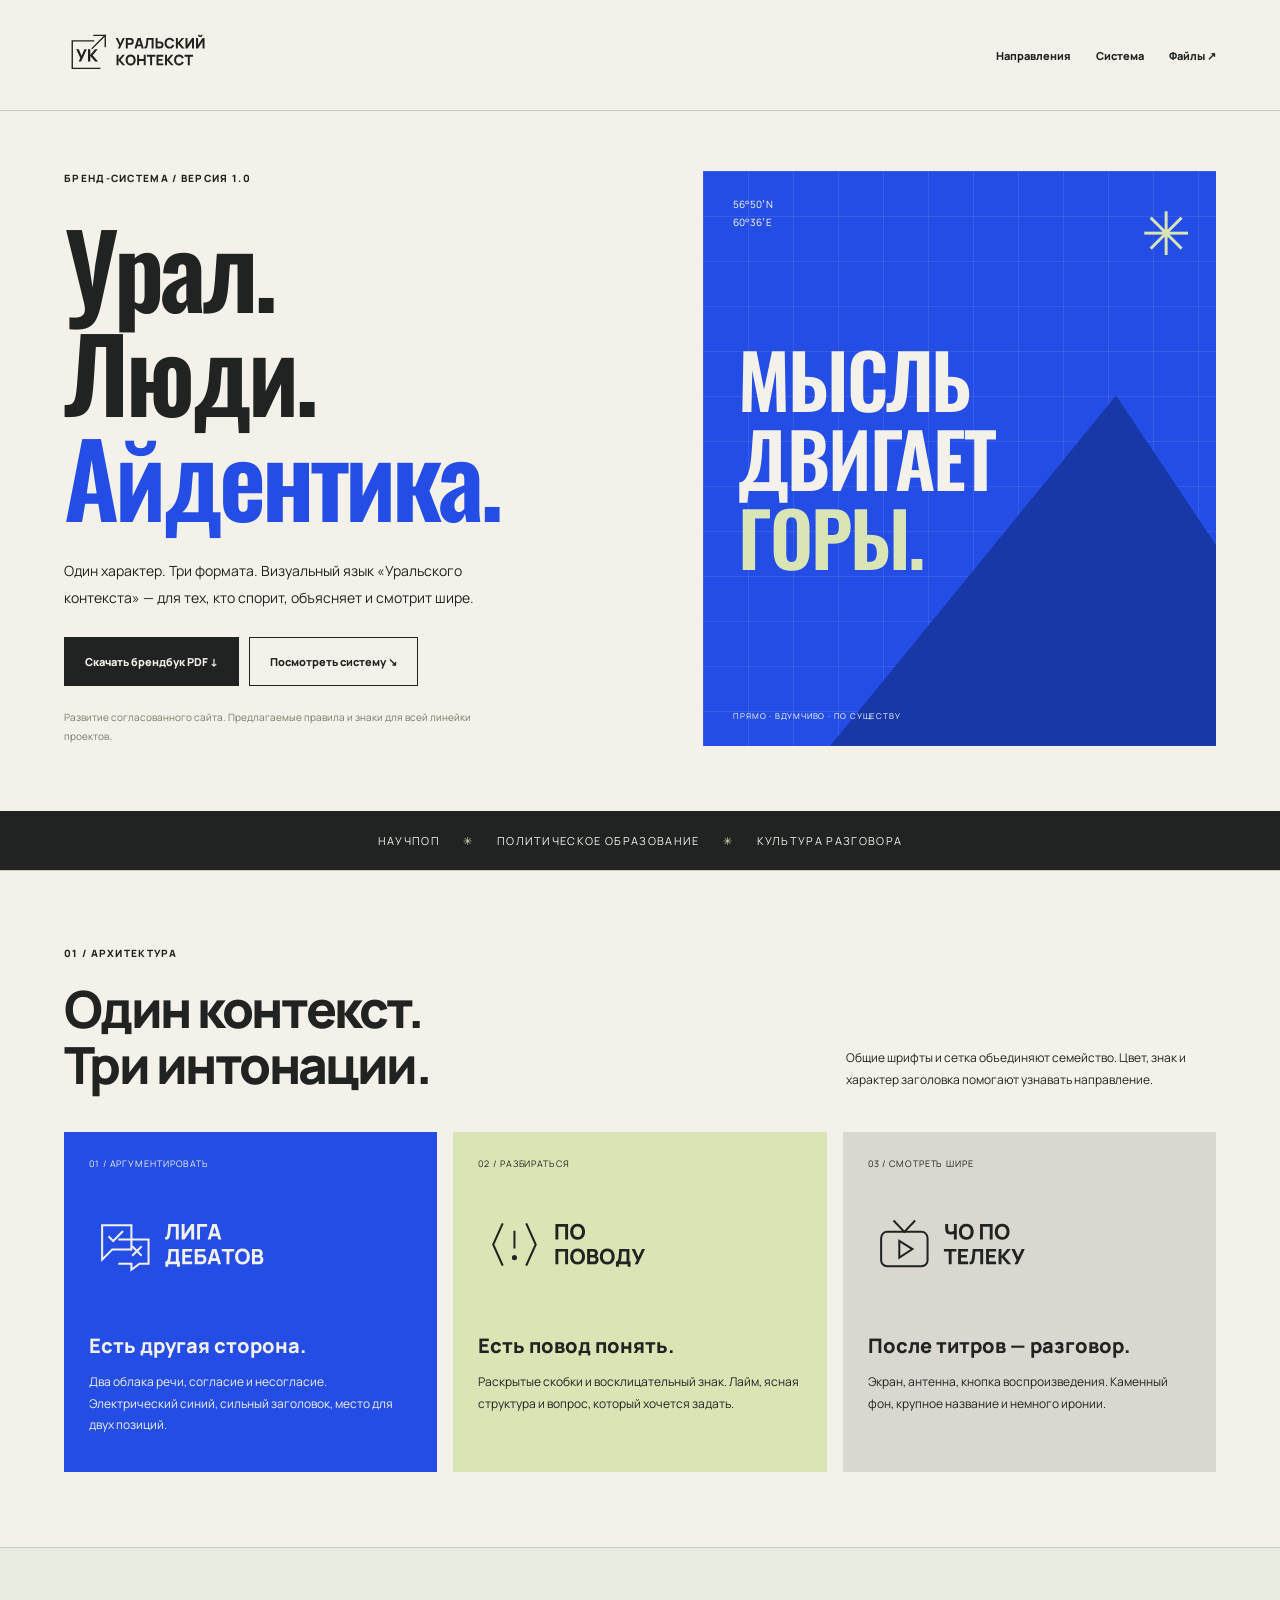
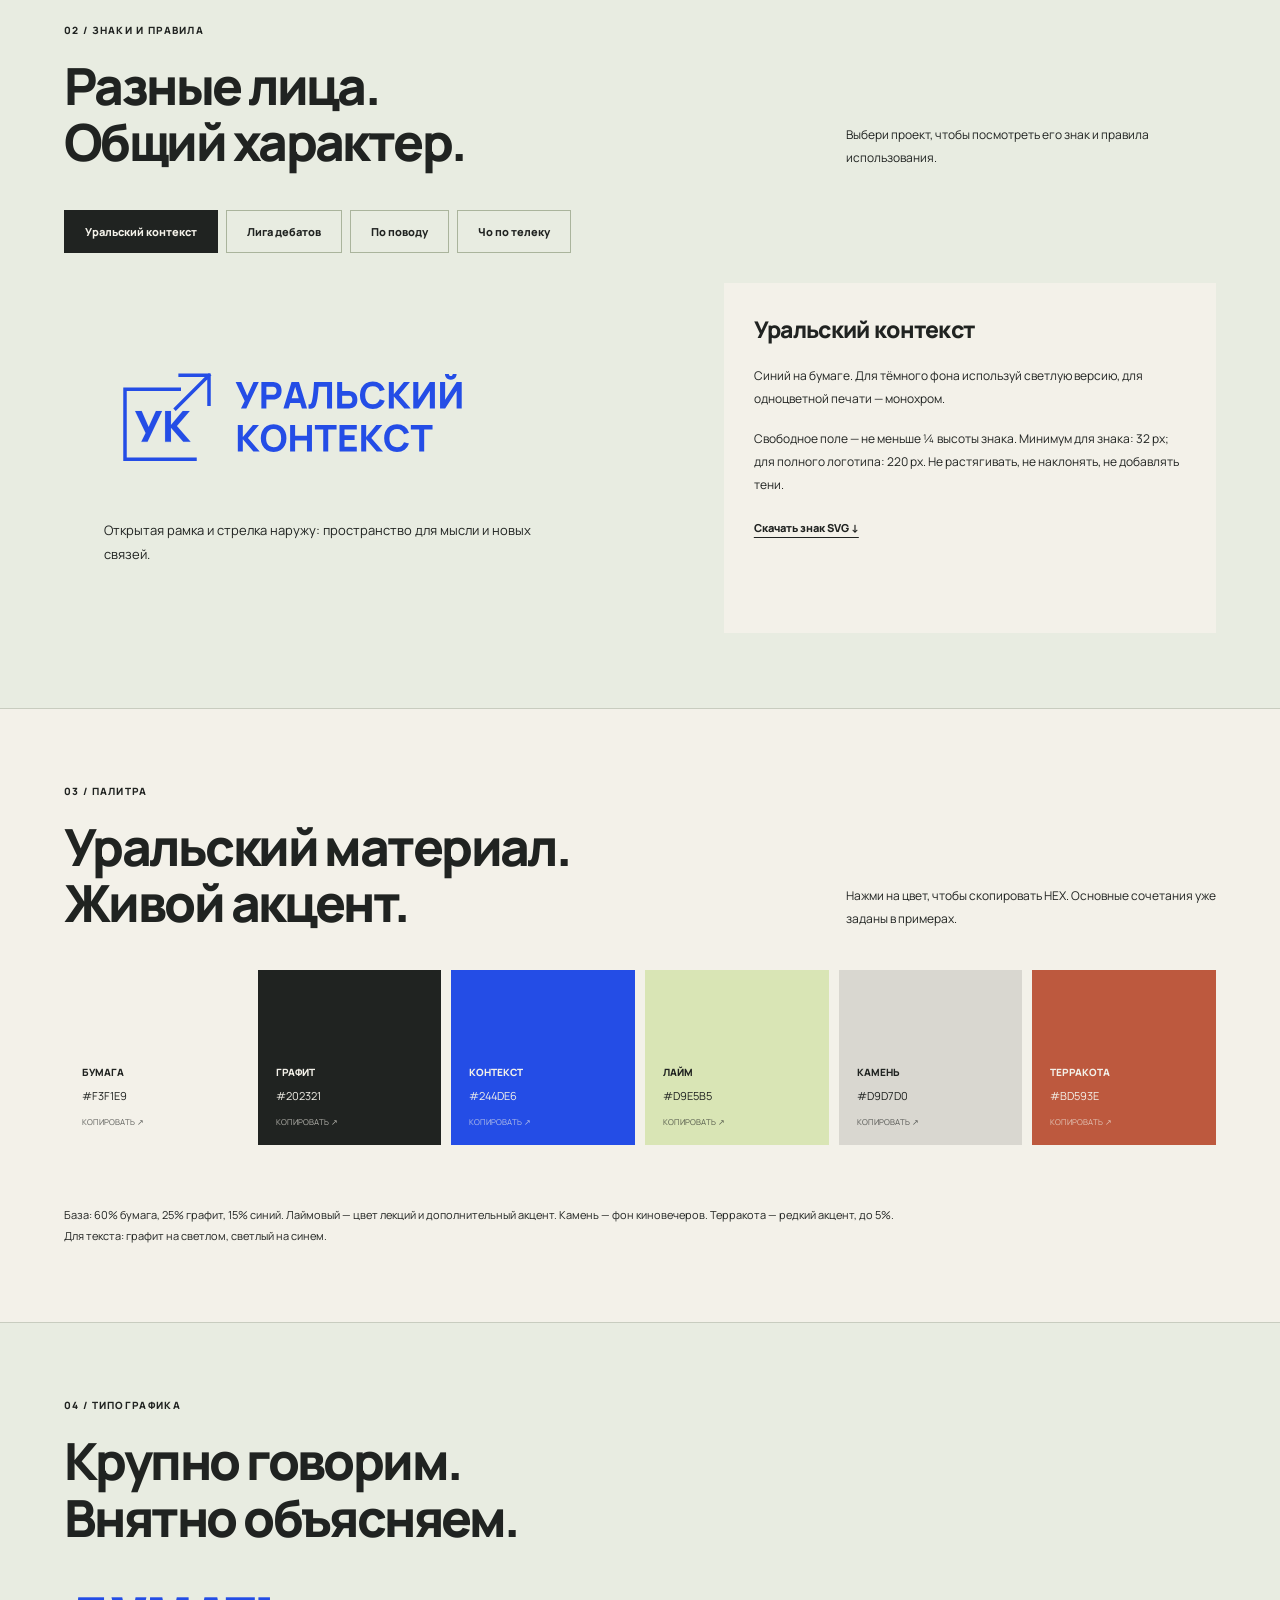
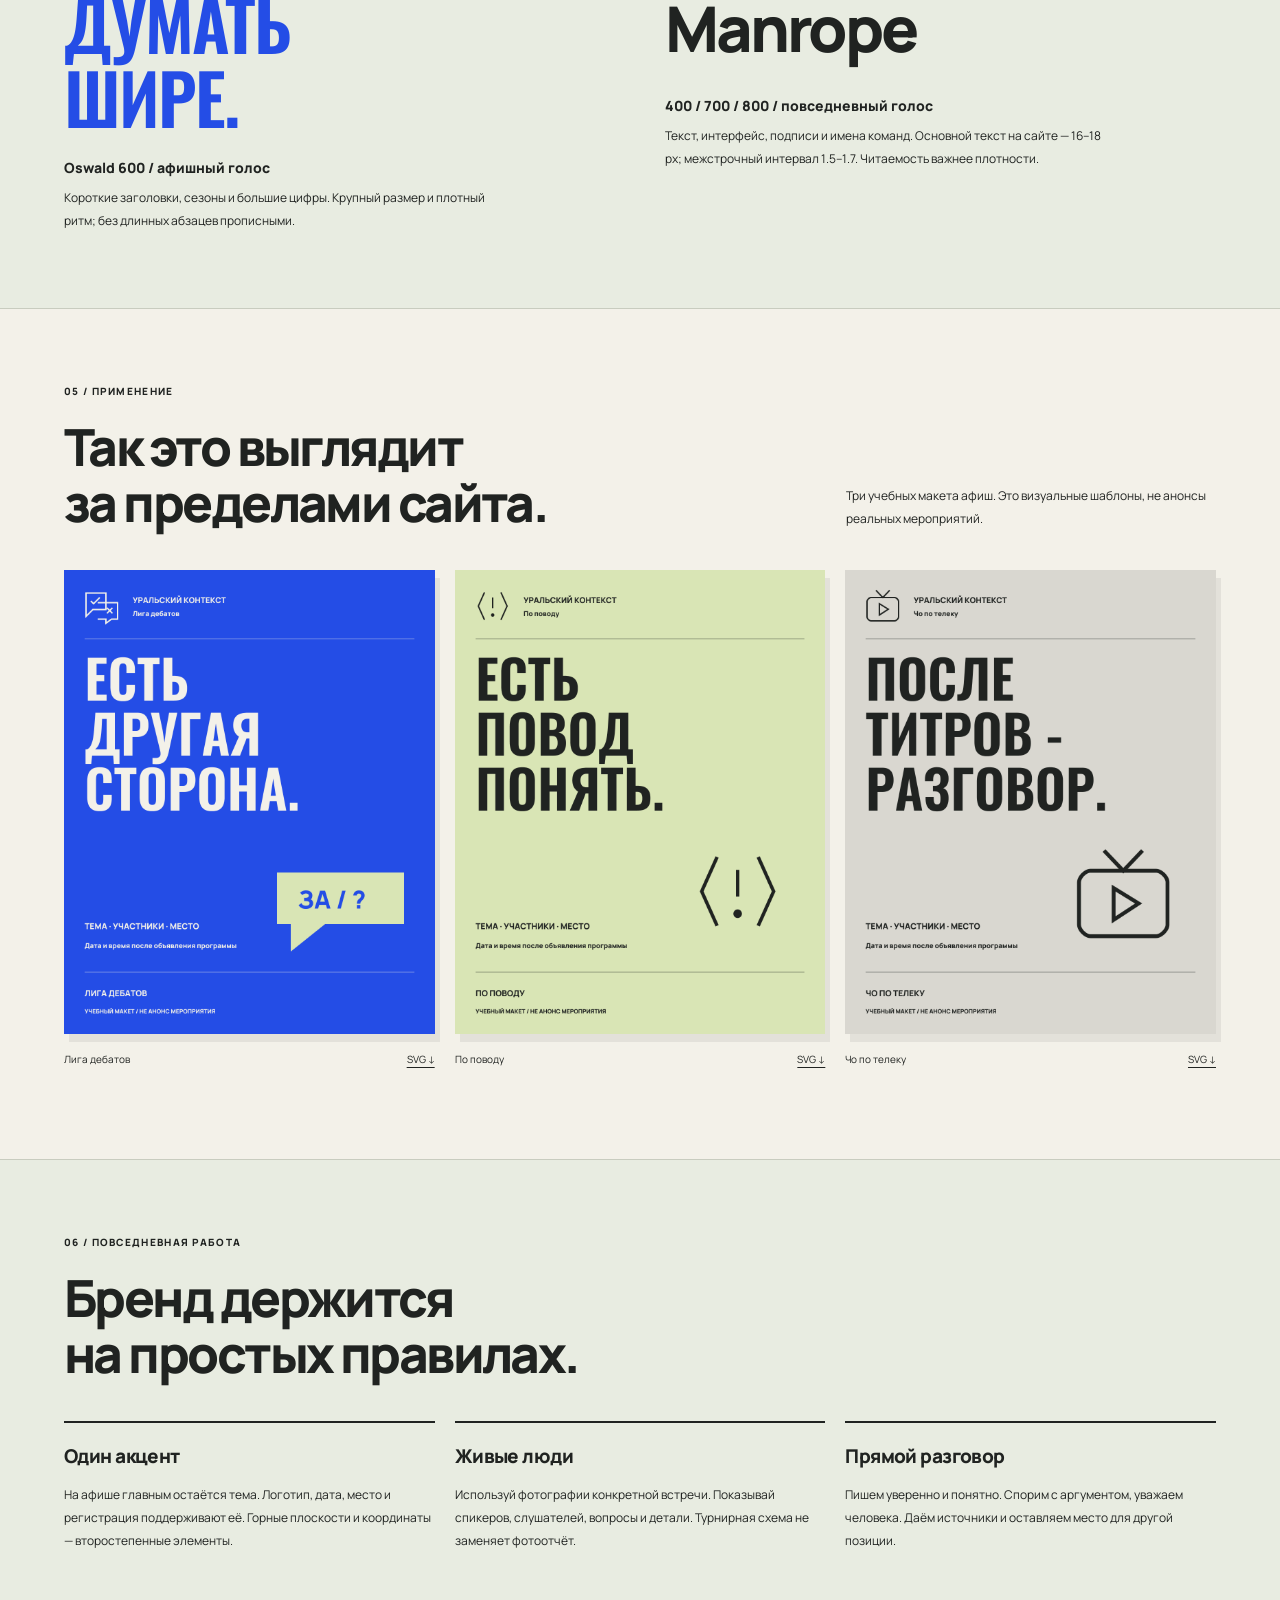
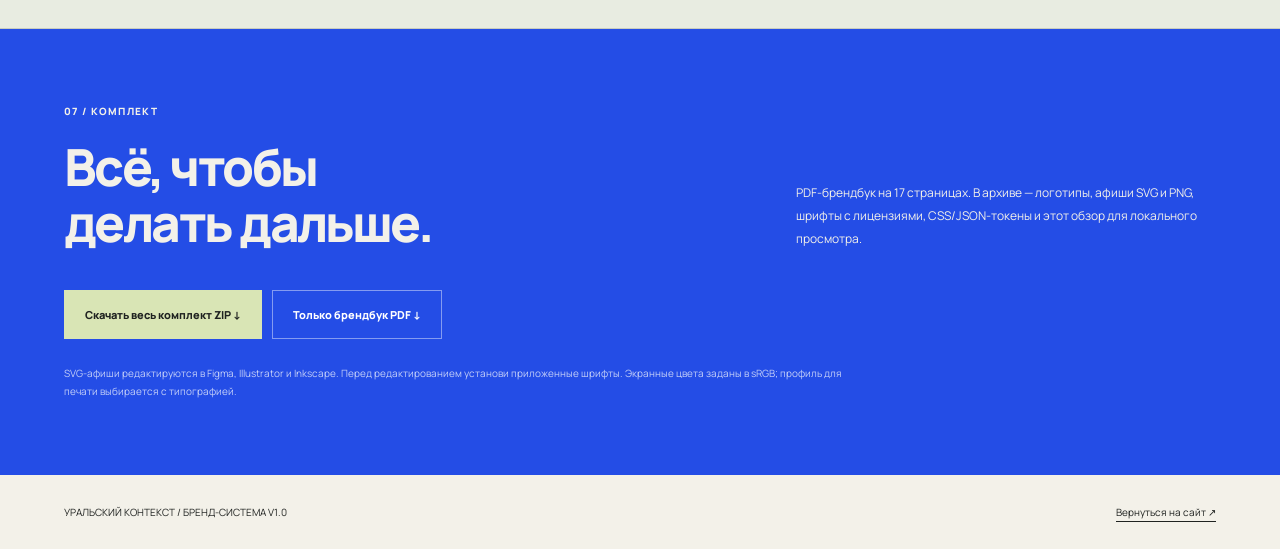
==== brand.html @ 3f6593de "Restore Ural Context website for public hosting" ====
<!doctype html><html lang="ru"><head><meta charset="utf-8"><meta name="viewport" content="width=device-width,initial-scale=1"><title>Брендбук — Уральский контекст</title><meta name="description" content="Бренд-система Уральского контекста: Лига дебатов, По поводу, Чо по телеку. Знаки, цвета, шрифты и шаблоны."><style>
@font-face{font-family:Manrope;src:url('brand-assets/fonts/Manrope-400.ttf')}@font-face{font-family:Manrope;src:url('brand-assets/fonts/Manrope-800.ttf');font-weight:800}@font-face{font-family:Oswald;src:url('brand-assets/fonts/Oswald-600.ttf');font-weight:600}
:root{--paper:#f3f1e9;--ink:#202321;--blue:#244de6;--green:#d9e5b5;--stone:#d9d7d0}*{box-sizing:border-box}html{scroll-behavior:smooth;scroll-padding-top:25px}body{margin:0;background:var(--paper);color:var(--ink);font-family:Manrope,Arial,sans-serif}a{color:inherit;text-decoration:none}button{font:inherit;cursor:pointer;color:inherit}button:focus-visible,a:focus-visible{outline:3px solid #bd593e;outline-offset:5px}h1,h2,h3,p{margin:0}header{padding:25px 5%;display:flex;justify-content:space-between;align-items:center;border-bottom:1px solid #c8ccbf;gap:20px}header img{width:220px}header nav{display:flex;gap:25px;font-size:11px;font-weight:800}.wrap{max-width:1440px;margin:auto}.hero{display:grid;grid-template-columns:1.15fr 1fr;padding:60px 5% 65px;gap:50px}.eyebrow{font-size:10px;letter-spacing:.13em;font-weight:800}.hero h1{font-family:Oswald,sans-serif;font-weight:600;font-size:clamp(70px,8vw,126px);line-height:1.02;letter-spacing:-.04em;margin:30px 0}.hero h1 span{color:var(--blue)}.hero p{font-size:14px;line-height:1.9;max-width:440px}.hero .note{font-size:10px;margin-top:22px;color:#747e69}.hero-art{background:var(--blue);position:relative;min-height:520px;overflow:hidden;display:flex;align-items:center;padding:35px}.hero-art:before{content:'';position:absolute;inset:0;background-image:linear-gradient(#ffffff16 1px,transparent 1px),linear-gradient(90deg,#ffffff16 1px,transparent 1px);background-size:45px 45px}.mountain{position:absolute;bottom:-30px;left:20%;width:110%;height:380px;background:#1838a7;clip-path:polygon(0 100%,55% 0,100% 100%)}.hero-art h2{position:relative;font-family:Oswald,sans-serif;font-size:75px;line-height:1.05;color:var(--paper);font-weight:600;letter-spacing:-.03em}.hero-art h2 span{color:var(--green)}.coords{position:absolute;top:24px;left:30px;color:white;font-size:10px;line-height:1.8}.star{position:absolute;right:25px;top:20px;font-size:60px;color:var(--green)}.hero-art small{position:absolute;left:30px;bottom:25px;color:white;letter-spacing:.1em;font-size:8px}.actions{display:flex;gap:10px;flex-wrap:wrap;margin-top:25px}.button{display:inline-block;padding:16px 20px;font-size:11px;font-weight:800;background:var(--ink);color:var(--paper);border:1px solid var(--ink)}.button.secondary{color:var(--ink);background:transparent}.strip{background:var(--ink);color:var(--paper);padding:22px;text-align:center;font-size:11px;letter-spacing:.12em}.strip span{color:var(--green);margin:0 20px}.section{padding:75px 5%;border-top:1px solid #c8ccbf}h2{font-size:clamp(32px,4vw,56px);line-height:1.1;letter-spacing:-.05em;font-weight:800}.section-head{display:flex;justify-content:space-between;gap:40px;align-items:end;margin:20px 0 40px}.section-head p{max-width:370px;font-size:12px;line-height:1.9}.family{display:grid;grid-template-columns:repeat(3,1fr);gap:16px}.family-card{padding:25px;min-height:340px;display:flex;flex-direction:column}.family-card img{width:100%;height:90px;object-fit:contain;margin:30px 0}.family-card small{font-size:9px;letter-spacing:.1em}.family-card h3{font-size:20px;margin:12px 0}.family-card p{font-size:12px;line-height:1.8}.debates{background:var(--blue);color:var(--paper)}.lectures{background:var(--green)}.cinema{background:var(--stone)}.system{background:#e8ece1}.tabs{display:flex;flex-wrap:wrap;gap:8px;margin:30px 0}.tabs button{padding:13px 20px;border:1px solid #aab49c;background:transparent;font-size:11px;font-weight:800}.tabs button[aria-selected=true]{background:var(--ink);color:var(--paper);border-color:var(--ink)}.identity{display:grid;grid-template-columns:1.3fr 1fr;gap:20px}.identity-display{padding:40px;min-height:350px;display:flex;flex-direction:column;justify-content:center}.identity-display img{width:100%;max-width:580px}.identity-display p{font-size:13px;line-height:1.8;margin-top:30px;max-width:450px}.identity-rules{padding:30px;background:var(--paper)}.identity-rules h3{font-size:23px;letter-spacing:-.03em;margin-bottom:20px}.identity-rules p{font-size:12px;line-height:1.9;margin-bottom:18px}.identity-rules>a{font-size:11px;text-decoration:underline;text-underline-offset:5px;font-weight:800}.swatches{display:grid;grid-template-columns:repeat(6,1fr);gap:10px}.swatch{border:0;padding:18px;min-height:175px;text-align:left;display:flex;flex-direction:column;justify-content:end}.swatch b{font-size:10px}.swatch span{font-size:11px;margin-top:9px}.swatch small{font-size:8px;opacity:.7;margin-top:13px}.palette-note{font-size:11px;line-height:1.9;margin-top:25px;max-width:830px}#copy-status{min-height:20px;font-size:11px;color:var(--blue);margin-top:15px}.type-grid{display:grid;grid-template-columns:1fr 1fr;gap:50px;margin-top:40px}.type-display{font:600 70px/1.06 Oswald,sans-serif;color:var(--blue);letter-spacing:-.03em}.type-manrope{font-size:63px;font-weight:800;letter-spacing:-.05em}.type-grid h3{font-size:14px;margin:25px 0 10px}.type-grid p{font-size:12px;line-height:1.9;max-width:440px}.posters{display:grid;grid-template-columns:repeat(3,1fr);gap:20px}.posters img{display:block;width:100%;height:auto;box-shadow:5px 8px 0 #20232113}.poster-label{display:flex;justify-content:space-between;font-size:10px;margin:18px 0}.poster-label a{text-decoration:underline;text-underline-offset:4px}.rule-grid{display:grid;grid-template-columns:repeat(3,1fr);gap:20px;margin-top:40px}.rule{border-top:2px solid var(--ink);padding-top:20px}.rule h3{font-size:19px;margin-bottom:15px;letter-spacing:-.03em}.rule p{font-size:12px;line-height:1.9}.downloads{background:var(--blue);color:var(--paper)}.downloads .section-head p{max-width:420px}.downloads .button{background:var(--green);border-color:var(--green);color:var(--ink)}.downloads .secondary{background:transparent;border-color:#ffffff70;color:white}.downloads small{display:block;font-size:10px;line-height:1.8;margin-top:25px;max-width:800px;color:#ffffffba}footer{padding:30px 5%;display:flex;justify-content:space-between;gap:20px;font-size:10px}footer>a{text-decoration:underline;text-underline-offset:5px}
@media(max-width:850px){.hero{gap:25px}.hero-art{min-height:470px;padding:25px}.hero-art h2{font-size:60px}.family-card{padding:20px}.swatches{grid-template-columns:repeat(3,1fr)}.identity{grid-template-columns:1fr}.type-grid{gap:25px}.type-display{font-size:56px}.type-manrope{font-size:48px}.section-head p{max-width:280px}.posters{gap:12px}}
@media(max-width:600px){header{padding:20px 6%}header img{width:180px}header nav>a:first-child{display:none}header nav{gap:12px;font-size:10px}.hero{grid-template-columns:1fr;padding:35px 6%;gap:30px}.hero h1{font-size:80px}.hero-art{min-height:380px}.hero-art h2{font-size:67px}.section{padding:50px 6%}.section-head{display:block;margin-bottom:25px}.section-head p{max-width:none;margin-top:20px}.family{grid-template-columns:1fr}.family-card{min-height:280px}.family-card img{max-width:350px;margin:15px 0}.swatches{grid-template-columns:repeat(2,1fr)}.swatch{min-height:150px}.type-grid{grid-template-columns:1fr;gap:35px}.posters{grid-template-columns:1fr;gap:25px}.rule-grid{grid-template-columns:1fr}.identity-display{padding:22px;min-height:270px}.identity-rules{padding:22px}.strip{font-size:9px;line-height:2}.strip span{margin:0 8px}.tabs button{padding:12px;font-size:10px}footer{flex-wrap:wrap;line-height:1.8}}
@media(prefers-reduced-motion:reduce){html{scroll-behavior:auto}}
</style></head><body><div class="wrap"><header><a href="/uralsky-kontekst/" aria-label="Главная Уральского контекста"><img src="brand-assets/logos/parent-mono.svg" alt="Уральский контекст"></a><nav><a href="#family">Направления</a><a href="#rules">Система</a><a href="#downloads">Файлы ↗</a></nav></header><main><section class="hero"><div><div class="eyebrow">БРЕНД-СИСТЕМА / ВЕРСИЯ 1.0</div><h1>Урал.<br>Люди.<br><span>Айдентика.</span></h1><p>Один характер. Три формата. Визуальный язык «Уральского контекста» — для тех, кто спорит, объясняет и смотрит шире.</p><div class="actions"><a class="button" href="brand-assets/Brandbook.pdf" download>Скачать брендбук PDF ↓</a><a class="button secondary" href="#family">Посмотреть систему ↘</a></div><p class="note">Развитие согласованного сайта. Предлагаемые правила и знаки для всей линейки проектов.</p></div><div class="hero-art"><span class="coords">56°50′ N<br>60°36′ E</span><div class="mountain"></div><h2>МЫСЛЬ<br>ДВИГАЕТ<br><span>ГОРЫ.</span></h2><span class="star">✳</span><small>ПРЯМО · ВДУМЧИВО · ПО СУЩЕСТВУ</small></div></section><div class="strip">НАУЧПОП <span>✳</span> ПОЛИТИЧЕСКОЕ ОБРАЗОВАНИЕ <span>✳</span> КУЛЬТУРА РАЗГОВОРА</div>
<section class="section" id="family"><div class="eyebrow">01 / АРХИТЕКТУРА</div><div class="section-head"><h2>Один контекст.<br>Три интонации.</h2><p>Общие шрифты и сетка объединяют семейство. Цвет, знак и характер заголовка помогают узнавать направление.</p></div><div class="family"><article class="family-card debates"><small>01 / АРГУМЕНТИРОВАТЬ</small><img src="brand-assets/logos/debates-negative.svg" alt="Новый знак Лиги дебатов"><h3>Есть другая сторона.</h3><p>Два облака речи, согласие и несогласие. Электрический синий, сильный заголовок, место для двух позиций.</p></article><article class="family-card lectures"><small>02 / РАЗБИРАТЬСЯ</small><img src="brand-assets/logos/lectures-mono.svg" alt="По поводу — лекции"><h3>Есть повод понять.</h3><p>Раскрытые скобки и восклицательный знак. Лайм, ясная структура и вопрос, который хочется задать.</p></article><article class="family-card cinema"><small>03 / СМОТРЕТЬ ШИРЕ</small><img src="brand-assets/logos/cinema-mono.svg" alt="Чо по телеку — киновечера"><h3>После титров — разговор.</h3><p>Экран, антенна, кнопка воспроизведения. Каменный фон, крупное название и немного иронии.</p></article></div></section>
<section class="section system" id="rules"><div class="eyebrow">02 / ЗНАКИ И ПРАВИЛА</div><div class="section-head"><h2>Разные лица.<br>Общий характер.</h2><p>Выбери проект, чтобы посмотреть его знак и правила использования.</p></div><div class="tabs" role="tablist" aria-label="Идентичности проектов"><button id="brand-tab-parent" role="tab" aria-selected="true" aria-controls="identity" data-brand="parent">Уральский контекст</button><button id="brand-tab-debates" role="tab" aria-selected="false" aria-controls="identity" data-brand="debates">Лига дебатов</button><button id="brand-tab-lectures" role="tab" aria-selected="false" aria-controls="identity" data-brand="lectures">По поводу</button><button id="brand-tab-cinema" role="tab" aria-selected="false" aria-controls="identity" data-brand="cinema">Чо по телеку</button></div><div class="identity" id="identity" role="tabpanel" aria-labelledby="brand-tab-parent" aria-live="polite"><div class="identity-display" id="identity-display"><img id="identity-logo" src="brand-assets/logos/parent-primary.svg" alt="Логотип Уральского контекста"><p id="identity-copy">Открытая рамка и стрелка наружу: пространство для мысли и новых связей.</p></div><div class="identity-rules"><h3 id="identity-title">Уральский контекст</h3><p id="identity-rule">Синий на бумаге. Для тёмного фона используй светлую версию, для одноцветной печати — монохром.</p><p>Свободное поле — не меньше ¼ высоты знака. Минимум для знака: 32 px; для полного логотипа: 220 px. Не растягивать, не наклонять, не добавлять тени.</p><a id="identity-download" href="brand-assets/logos/parent-primary.svg" download>Скачать знак SVG ↓</a></div></div></section>
<section class="section"><div class="eyebrow">03 / ПАЛИТРА</div><div class="section-head"><h2>Уральский материал.<br>Живой акцент.</h2><p>Нажми на цвет, чтобы скопировать HEX. Основные сочетания уже заданы в примерах.</p></div><div class="swatches"><button class="swatch" data-color="#F3F1E9" style="background:#F3F1E9;color:#202321" aria-label="Скопировать БУМАГА: #F3F1E9"><b>БУМАГА</b><span>#F3F1E9</span><small>КОПИРОВАТЬ ↗</small></button><button class="swatch" data-color="#202321" style="background:#202321;color:#F3F1E9" aria-label="Скопировать ГРАФИТ: #202321"><b>ГРАФИТ</b><span>#202321</span><small>КОПИРОВАТЬ ↗</small></button><button class="swatch" data-color="#244DE6" style="background:#244DE6;color:#F3F1E9" aria-label="Скопировать КОНТЕКСТ: #244DE6"><b>КОНТЕКСТ</b><span>#244DE6</span><small>КОПИРОВАТЬ ↗</small></button><button class="swatch" data-color="#D9E5B5" style="background:#D9E5B5;color:#202321" aria-label="Скопировать ЛАЙМ: #D9E5B5"><b>ЛАЙМ</b><span>#D9E5B5</span><small>КОПИРОВАТЬ ↗</small></button><button class="swatch" data-color="#D9D7D0" style="background:#D9D7D0;color:#202321" aria-label="Скопировать КАМЕНЬ: #D9D7D0"><b>КАМЕНЬ</b><span>#D9D7D0</span><small>КОПИРОВАТЬ ↗</small></button><button class="swatch" data-color="#BD593E" style="background:#BD593E;color:#F3F1E9" aria-label="Скопировать ТЕРРАКОТА: #BD593E"><b>ТЕРРАКОТА</b><span>#BD593E</span><small>КОПИРОВАТЬ ↗</small></button></div><div id="copy-status" role="status" aria-live="polite"></div><p class="palette-note">База: 60% бумага, 25% графит, 15% синий. Лаймовый — цвет лекций и дополнительный акцент. Камень — фон киновечеров. Терракота — редкий акцент, до 5%. Для текста: графит на светлом, светлый на синем.</p></section>
<section class="section system"><div class="eyebrow">04 / ТИПОГРАФИКА</div><div class="section-head"><h2>Крупно говорим.<br>Внятно объясняем.</h2></div><div class="type-grid"><div><div class="type-display">ДУМАТЬ<br>ШИРЕ.</div><h3>Oswald 600 / афишный голос</h3><p>Короткие заголовки, сезоны и большие цифры. Крупный размер и плотный ритм; без длинных абзацев прописными.</p></div><div><div class="type-manrope">Manrope</div><h3>400 / 700 / 800 / повседневный голос</h3><p>Текст, интерфейс, подписи и имена команд. Основной текст на сайте — 16–18 px; межстрочный интервал 1.5–1.7. Читаемость важнее плотности.</p></div></div></section>
<section class="section"><div class="eyebrow">05 / ПРИМЕНЕНИЕ</div><div class="section-head"><h2>Так это выглядит<br>за пределами сайта.</h2><p>Три учебных макета афиш. Это визуальные шаблоны, не анонсы реальных мероприятий.</p></div><div class="posters"><article><img src="brand-assets/templates/debates-poster.png" alt="Учебная афиша Лига дебатов"><div class="poster-label"><span>Лига дебатов</span><a href="brand-assets/templates/debates-poster-1080x1350.svg" download>SVG ↓</a></div></article><article><img src="brand-assets/templates/lectures-poster.png" alt="Учебная афиша По поводу"><div class="poster-label"><span>По поводу</span><a href="brand-assets/templates/lectures-poster-1080x1350.svg" download>SVG ↓</a></div></article><article><img src="brand-assets/templates/cinema-poster.png" alt="Учебная афиша Чо по телеку"><div class="poster-label"><span>Чо по телеку</span><a href="brand-assets/templates/cinema-poster-1080x1350.svg" download>SVG ↓</a></div></article></div></section>
<section class="section system"><div class="eyebrow">06 / ПОВСЕДНЕВНАЯ РАБОТА</div><div class="section-head"><h2>Бренд держится<br>на простых правилах.</h2></div><div class="rule-grid"><article class="rule"><h3>Один акцент</h3><p>На афише главным остаётся тема. Логотип, дата, место и регистрация поддерживают её. Горные плоскости и координаты — второстепенные элементы.</p></article><article class="rule"><h3>Живые люди</h3><p>Используй фотографии конкретной встречи. Показывай спикеров, слушателей, вопросы и детали. Турнирная схема не заменяет фотоотчёт.</p></article><article class="rule"><h3>Прямой разговор</h3><p>Пишем уверенно и понятно. Спорим с аргументом, уважаем человека. Даём источники и оставляем место для другой позиции.</p></article></div></section>
<section class="section downloads" id="downloads"><div class="eyebrow">07 / КОМПЛЕКТ</div><div class="section-head"><h2>Всё, чтобы<br>делать дальше.</h2><p>PDF-брендбук на 17 страницах. В архиве — логотипы, афиши SVG и PNG, шрифты с лицензиями, CSS/JSON-токены и этот обзор для локального просмотра.</p></div><div class="actions"><a class="button" href="brand-assets/brand-kit.zip" download>Скачать весь комплект ZIP ↓</a><a class="button secondary" href="brand-assets/Brandbook.pdf" download>Только брендбук PDF ↓</a></div><small>SVG-афиши редактируются в Figma, Illustrator и Inkscape. Перед редактированием установи приложенные шрифты. Экранные цвета заданы в sRGB; профиль для печати выбирается с типографией.</small></section></main><footer><span>УРАЛЬСКИЙ КОНТЕКСТ / БРЕНД-СИСТЕМА V1.0</span><a href="/uralsky-kontekst/">Вернуться на сайт ↗</a></footer></div><script>
const identities={parent:{title:'Уральский контекст',bg:'#F3F1E9',fg:'#202321',variant:'primary',copy:'Открытая рамка и стрелка наружу: пространство для мысли и новых связей.',rule:'Синий на бумаге. Для тёмного фона используй светлую версию, для одноцветной печати — монохром.'},debates:{title:'Лига дебатов',bg:'#244DE6',fg:'#F3F1E9',variant:'negative',copy:'Два облака речи: позиции встречаются в одном пространстве.',rule:'Синий — основной цвет. Лайм выделяет вопрос или победителя. Заголовок держит напряжение, но не превращает спор в конфликт.'},lectures:{title:'По поводу',bg:'#D9E5B5',fg:'#202321',variant:'mono',copy:'Восклицательный знак в открытых скобках: заметить, понять, продолжить.',rule:'Лаймовый фон и графитовый текст. Синий оставляем для даты, ссылок и навигации. В центре — вопрос, тема и спикер.'},cinema:{title:'Чо по телеку',bg:'#D9D7D0',fg:'#202321',variant:'mono',copy:'Экран и кнопка воспроизведения. После фильма начинается разговор.',rule:'Камень и графит. Терракота допустима как небольшая метка. На афише — фильм, год, режиссёр, тема обсуждения, дата и место.'}};
function selectBrand(key){const d=identities[key];document.querySelectorAll('[data-brand]').forEach(b=>{b.setAttribute('aria-selected',b.dataset.brand===key);b.tabIndex=b.dataset.brand===key?0:-1});document.querySelector('#identity').setAttribute('aria-labelledby','brand-tab-'+key);const display=document.querySelector('#identity-display');display.style.background=d.bg;display.style.color=d.fg;document.querySelector('#identity-logo').src='brand-assets/logos/'+key+'-'+d.variant+'.svg';document.querySelector('#identity-logo').alt='Логотип: '+d.title;document.querySelector('#identity-copy').textContent=d.copy;document.querySelector('#identity-title').textContent=d.title;document.querySelector('#identity-rule').textContent=d.rule;document.querySelector('#identity-download').href='brand-assets/logos/'+key+'-primary.svg'}
document.querySelectorAll('[data-brand]').forEach(b=>b.onclick=()=>selectBrand(b.dataset.brand));document.querySelector('.tabs').addEventListener('keydown',e=>{if(!['ArrowLeft','ArrowRight','Home','End'].includes(e.key))return;e.preventDefault();const bs=[...document.querySelectorAll('[data-brand]')];let n=bs.findIndex(b=>b.getAttribute('aria-selected')==='true');n=e.key==='Home'?0:e.key==='End'?bs.length-1:(n+(e.key==='ArrowRight'?1:-1)+bs.length)%bs.length;selectBrand(bs[n].dataset.brand);bs[n].focus()});
document.querySelectorAll('[data-color]').forEach(b=>b.onclick=async()=>{const value=b.dataset.color;try{await navigator.clipboard.writeText(value);document.querySelector('#copy-status').textContent='Скопировано: '+value}catch{document.querySelector('#copy-status').textContent='HEX цвета: '+value+' — выдели и скопируй'}});
</script></body></html>
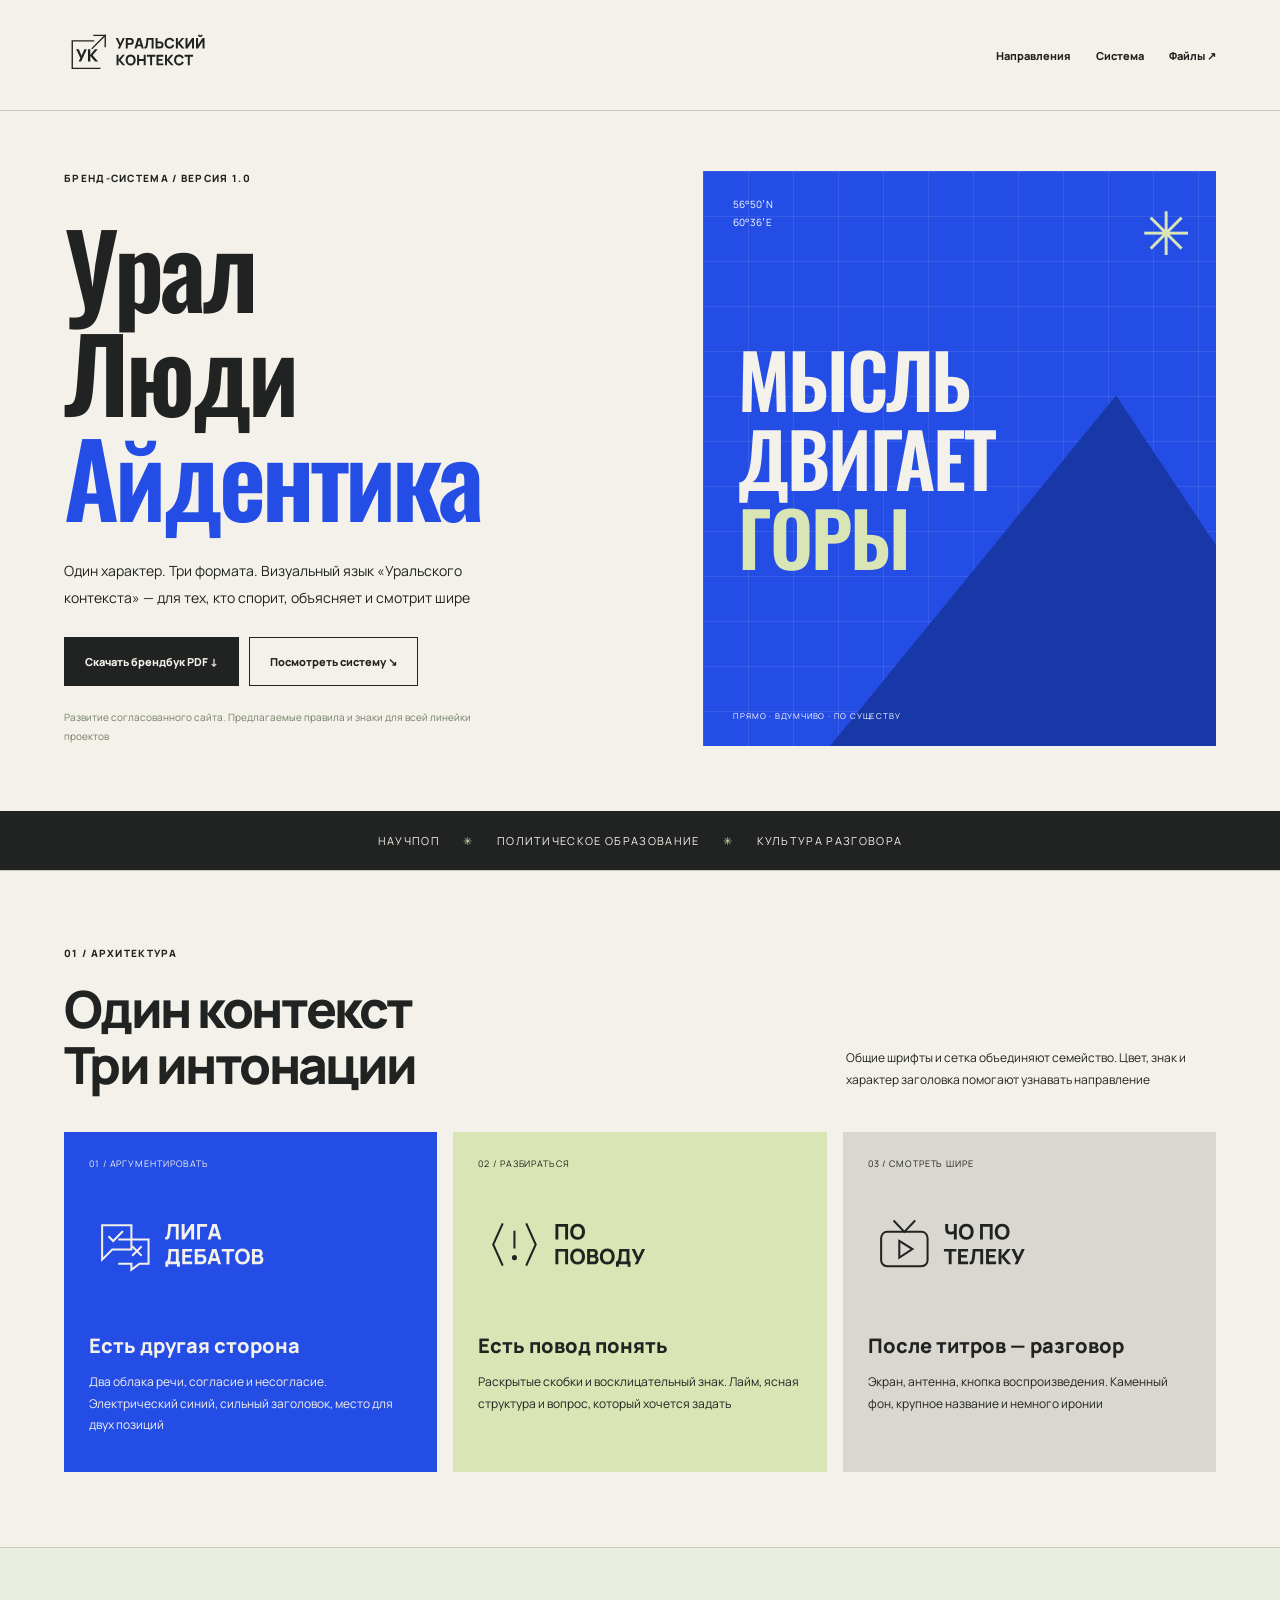
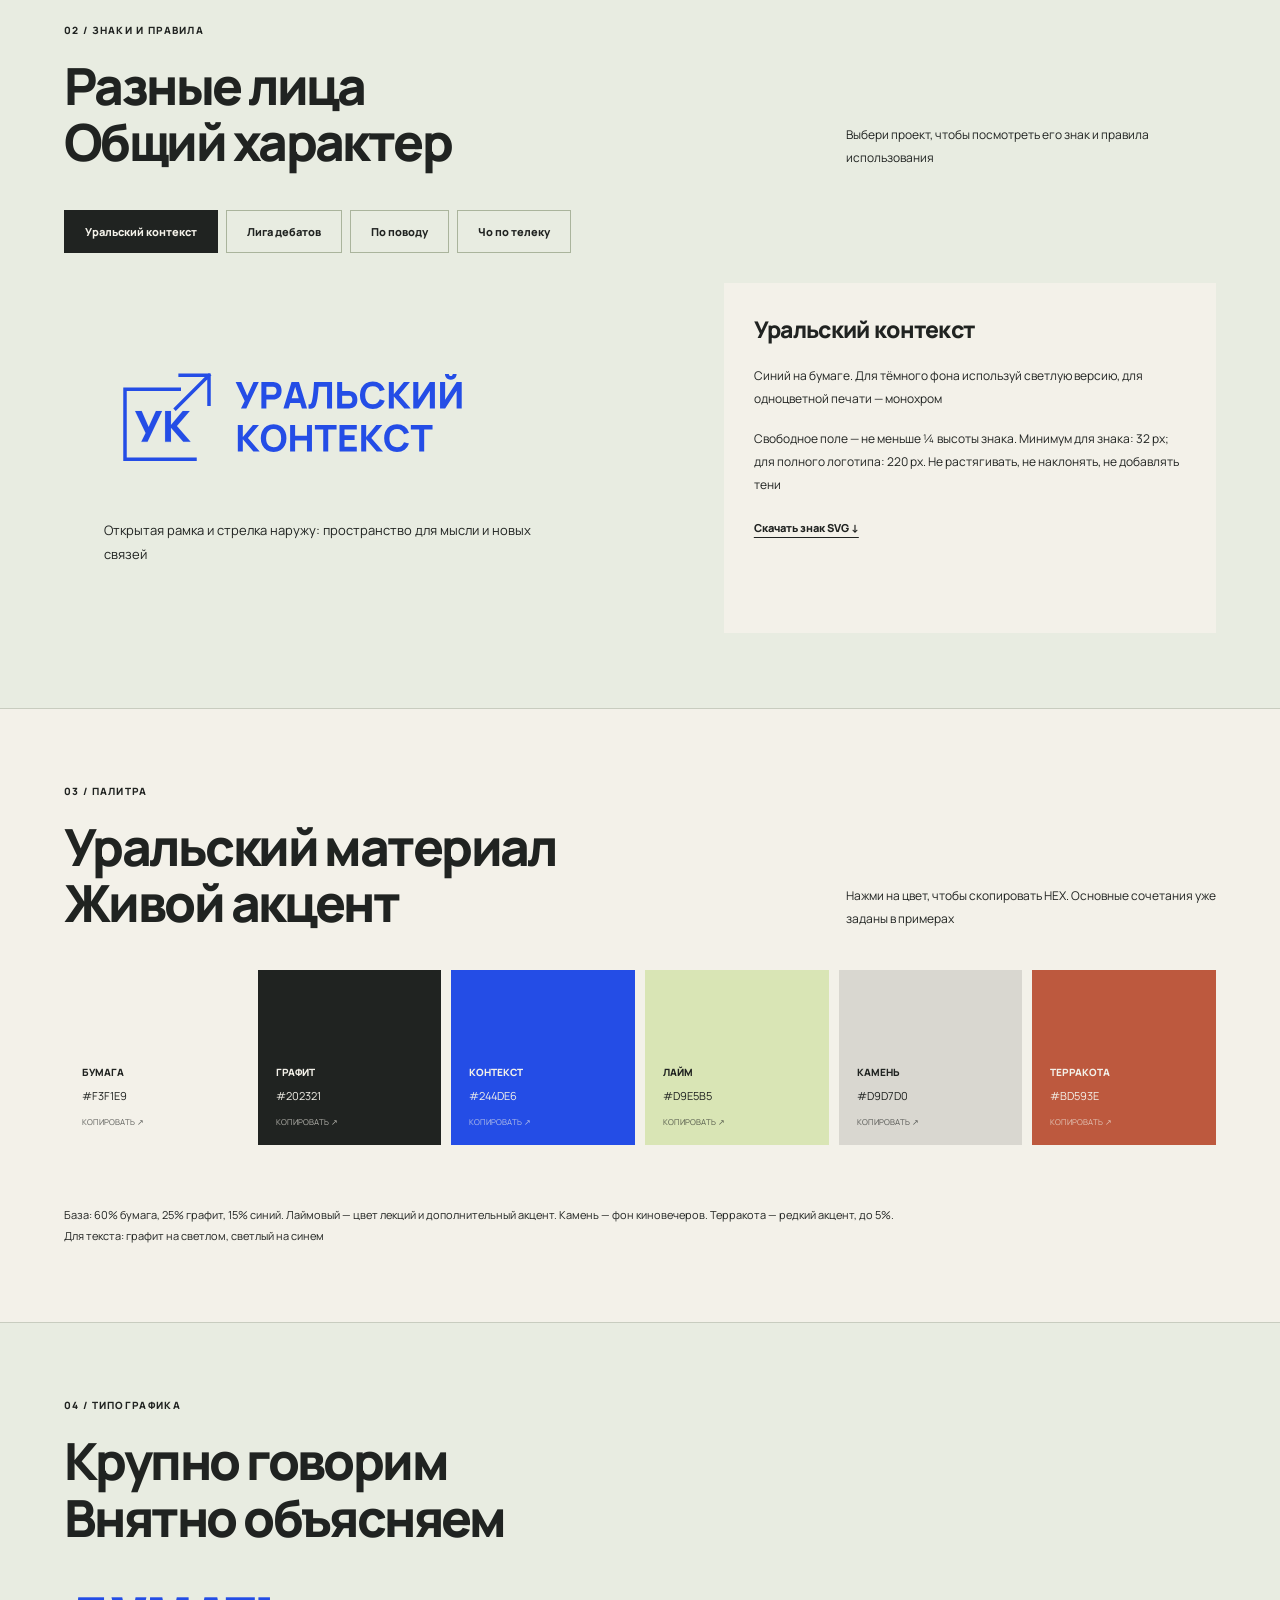
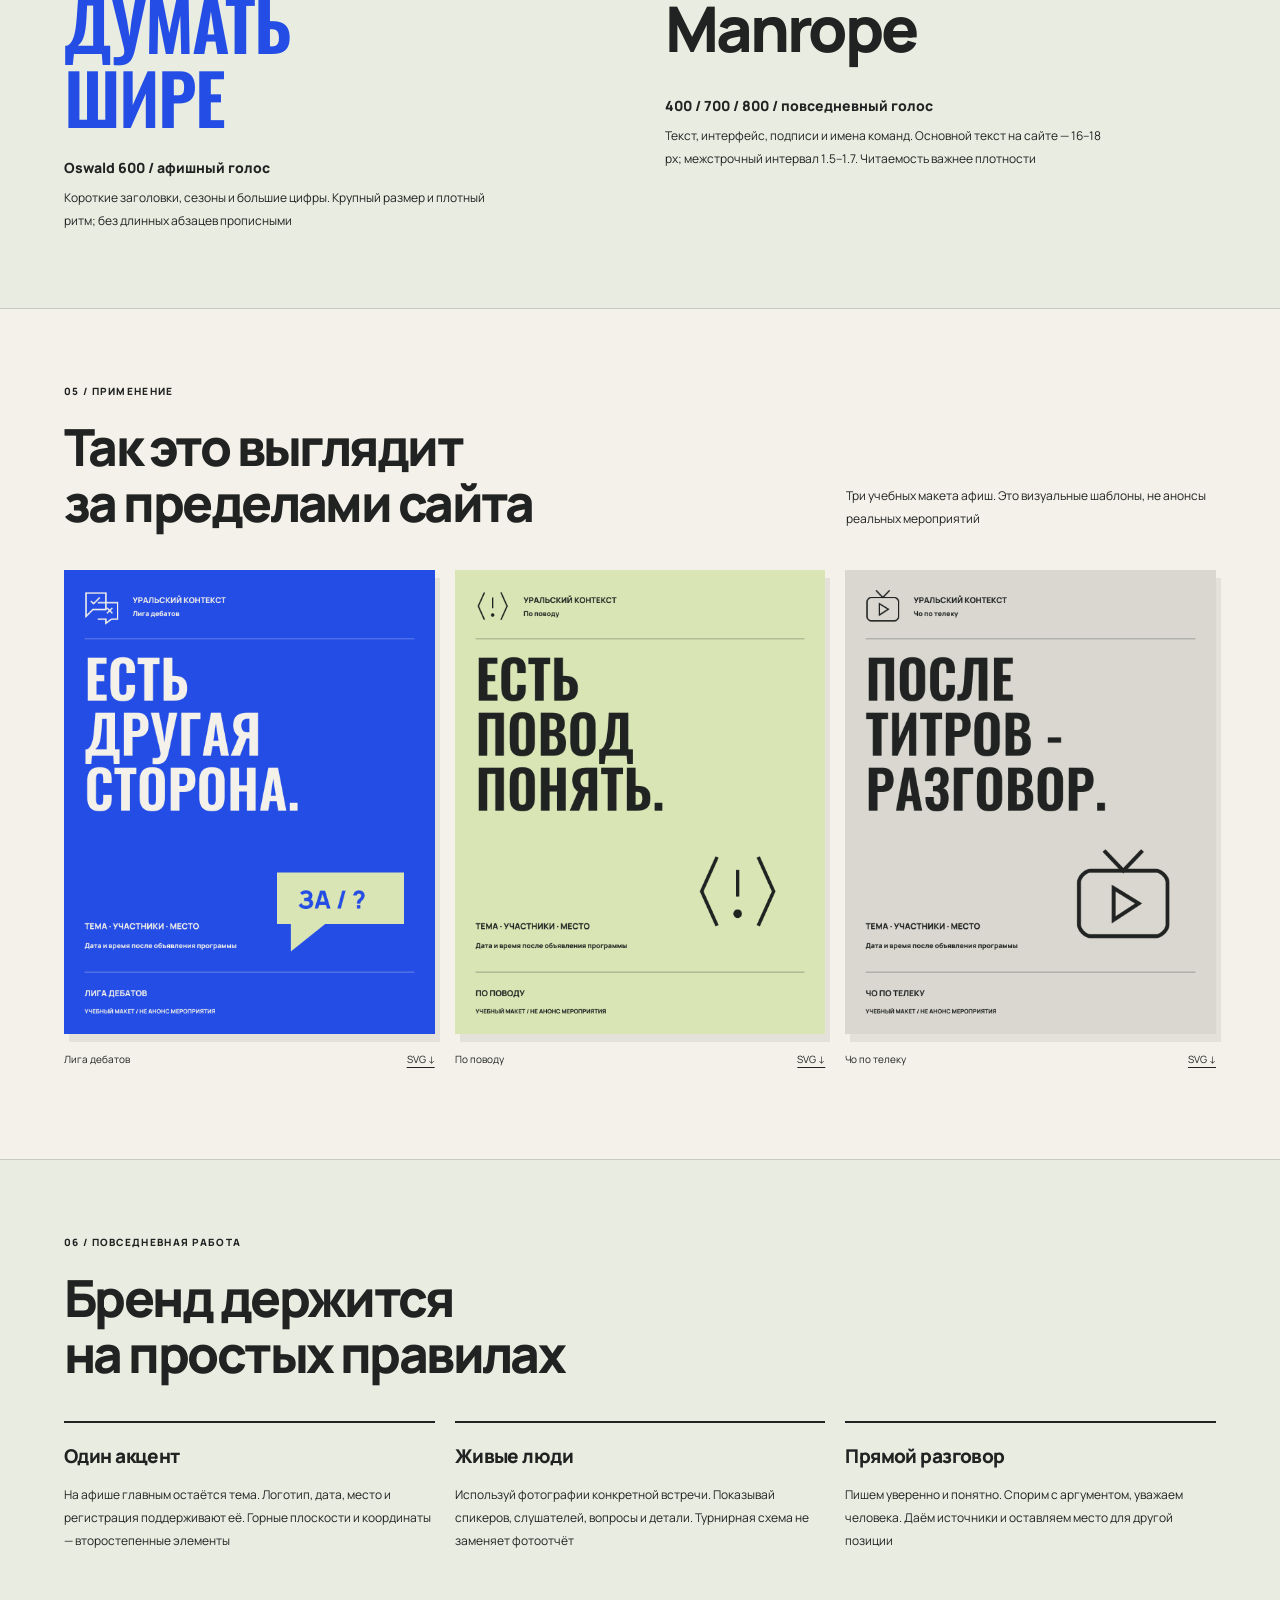
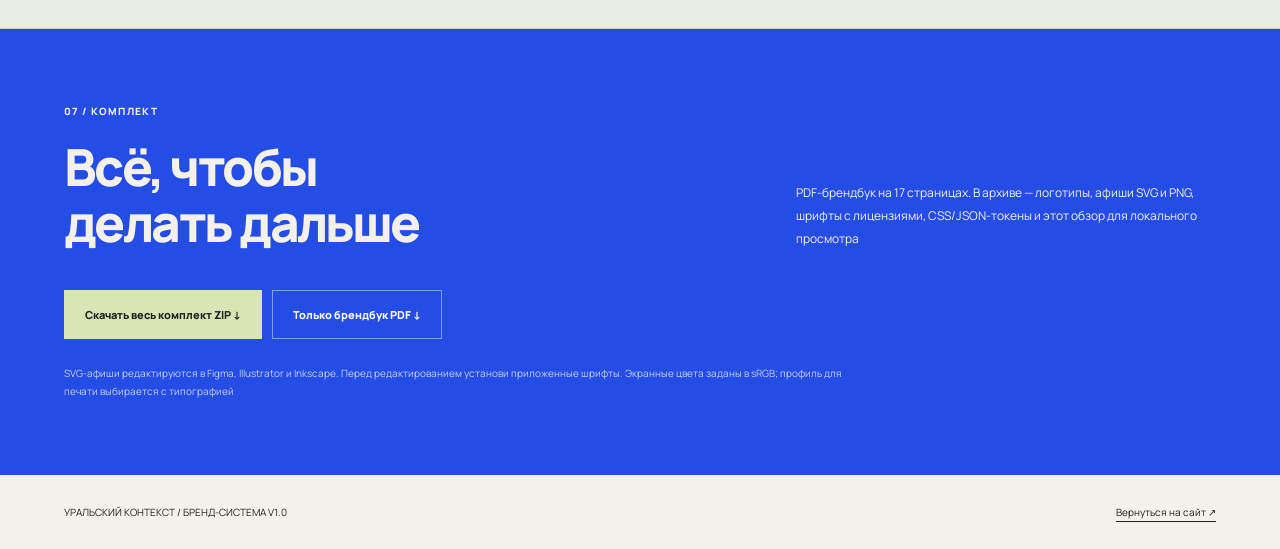
==== commit 845ff472: "Remove sentence-ending periods from visitor-facing website copy" ====
--- a/brand.html
+++ b/brand.html
@@ -4,14 +4,14 @@
 @media(max-width:850px){.hero{gap:25px}.hero-art{min-height:470px;padding:25px}.hero-art h2{font-size:60px}.family-card{padding:20px}.swatches{grid-template-columns:repeat(3,1fr)}.identity{grid-template-columns:1fr}.type-grid{gap:25px}.type-display{font-size:56px}.type-manrope{font-size:48px}.section-head p{max-width:280px}.posters{gap:12px}}
 @media(max-width:600px){header{padding:20px 6%}header img{width:180px}header nav>a:first-child{display:none}header nav{gap:12px;font-size:10px}.hero{grid-template-columns:1fr;padding:35px 6%;gap:30px}.hero h1{font-size:80px}.hero-art{min-height:380px}.hero-art h2{font-size:67px}.section{padding:50px 6%}.section-head{display:block;margin-bottom:25px}.section-head p{max-width:none;margin-top:20px}.family{grid-template-columns:1fr}.family-card{min-height:280px}.family-card img{max-width:350px;margin:15px 0}.swatches{grid-template-columns:repeat(2,1fr)}.swatch{min-height:150px}.type-grid{grid-template-columns:1fr;gap:35px}.posters{grid-template-columns:1fr;gap:25px}.rule-grid{grid-template-columns:1fr}.identity-display{padding:22px;min-height:270px}.identity-rules{padding:22px}.strip{font-size:9px;line-height:2}.strip span{margin:0 8px}.tabs button{padding:12px;font-size:10px}footer{flex-wrap:wrap;line-height:1.8}}
 @media(prefers-reduced-motion:reduce){html{scroll-behavior:auto}}
-</style></head><body><div class="wrap"><header><a href="/uralsky-kontekst/" aria-label="Главная Уральского контекста"><img src="brand-assets/logos/parent-mono.svg" alt="Уральский контекст"></a><nav><a href="#family">Направления</a><a href="#rules">Система</a><a href="#downloads">Файлы ↗</a></nav></header><main><section class="hero"><div><div class="eyebrow">БРЕНД-СИСТЕМА / ВЕРСИЯ 1.0</div><h1>Урал.<br>Люди.<br><span>Айдентика.</span></h1><p>Один характер. Три формата. Визуальный язык «Уральского контекста» — для тех, кто спорит, объясняет и смотрит шире.</p><div class="actions"><a class="button" href="brand-assets/Brandbook.pdf" download>Скачать брендбук PDF ↓</a><a class="button secondary" href="#family">Посмотреть систему ↘</a></div><p class="note">Развитие согласованного сайта. Предлагаемые правила и знаки для всей линейки проектов.</p></div><div class="hero-art"><span class="coords">56°50′ N<br>60°36′ E</span><div class="mountain"></div><h2>МЫСЛЬ<br>ДВИГАЕТ<br><span>ГОРЫ.</span></h2><span class="star">✳</span><small>ПРЯМО · ВДУМЧИВО · ПО СУЩЕСТВУ</small></div></section><div class="strip">НАУЧПОП <span>✳</span> ПОЛИТИЧЕСКОЕ ОБРАЗОВАНИЕ <span>✳</span> КУЛЬТУРА РАЗГОВОРА</div>
-<section class="section" id="family"><div class="eyebrow">01 / АРХИТЕКТУРА</div><div class="section-head"><h2>Один контекст.<br>Три интонации.</h2><p>Общие шрифты и сетка объединяют семейство. Цвет, знак и характер заголовка помогают узнавать направление.</p></div><div class="family"><article class="family-card debates"><small>01 / АРГУМЕНТИРОВАТЬ</small><img src="brand-assets/logos/debates-negative.svg" alt="Новый знак Лиги дебатов"><h3>Есть другая сторона.</h3><p>Два облака речи, согласие и несогласие. Электрический синий, сильный заголовок, место для двух позиций.</p></article><article class="family-card lectures"><small>02 / РАЗБИРАТЬСЯ</small><img src="brand-assets/logos/lectures-mono.svg" alt="По поводу — лекции"><h3>Есть повод понять.</h3><p>Раскрытые скобки и восклицательный знак. Лайм, ясная структура и вопрос, который хочется задать.</p></article><article class="family-card cinema"><small>03 / СМОТРЕТЬ ШИРЕ</small><img src="brand-assets/logos/cinema-mono.svg" alt="Чо по телеку — киновечера"><h3>После титров — разговор.</h3><p>Экран, антенна, кнопка воспроизведения. Каменный фон, крупное название и немного иронии.</p></article></div></section>
-<section class="section system" id="rules"><div class="eyebrow">02 / ЗНАКИ И ПРАВИЛА</div><div class="section-head"><h2>Разные лица.<br>Общий характер.</h2><p>Выбери проект, чтобы посмотреть его знак и правила использования.</p></div><div class="tabs" role="tablist" aria-label="Идентичности проектов"><button id="brand-tab-parent" role="tab" aria-selected="true" aria-controls="identity" data-brand="parent">Уральский контекст</button><button id="brand-tab-debates" role="tab" aria-selected="false" aria-controls="identity" data-brand="debates">Лига дебатов</button><button id="brand-tab-lectures" role="tab" aria-selected="false" aria-controls="identity" data-brand="lectures">По поводу</button><button id="brand-tab-cinema" role="tab" aria-selected="false" aria-controls="identity" data-brand="cinema">Чо по телеку</button></div><div class="identity" id="identity" role="tabpanel" aria-labelledby="brand-tab-parent" aria-live="polite"><div class="identity-display" id="identity-display"><img id="identity-logo" src="brand-assets/logos/parent-primary.svg" alt="Логотип Уральского контекста"><p id="identity-copy">Открытая рамка и стрелка наружу: пространство для мысли и новых связей.</p></div><div class="identity-rules"><h3 id="identity-title">Уральский контекст</h3><p id="identity-rule">Синий на бумаге. Для тёмного фона используй светлую версию, для одноцветной печати — монохром.</p><p>Свободное поле — не меньше ¼ высоты знака. Минимум для знака: 32 px; для полного логотипа: 220 px. Не растягивать, не наклонять, не добавлять тени.</p><a id="identity-download" href="brand-assets/logos/parent-primary.svg" download>Скачать знак SVG ↓</a></div></div></section>
-<section class="section"><div class="eyebrow">03 / ПАЛИТРА</div><div class="section-head"><h2>Уральский материал.<br>Живой акцент.</h2><p>Нажми на цвет, чтобы скопировать HEX. Основные сочетания уже заданы в примерах.</p></div><div class="swatches"><button class="swatch" data-color="#F3F1E9" style="background:#F3F1E9;color:#202321" aria-label="Скопировать БУМАГА: #F3F1E9"><b>БУМАГА</b><span>#F3F1E9</span><small>КОПИРОВАТЬ ↗</small></button><button class="swatch" data-color="#202321" style="background:#202321;color:#F3F1E9" aria-label="Скопировать ГРАФИТ: #202321"><b>ГРАФИТ</b><span>#202321</span><small>КОПИРОВАТЬ ↗</small></button><button class="swatch" data-color="#244DE6" style="background:#244DE6;color:#F3F1E9" aria-label="Скопировать КОНТЕКСТ: #244DE6"><b>КОНТЕКСТ</b><span>#244DE6</span><small>КОПИРОВАТЬ ↗</small></button><button class="swatch" data-color="#D9E5B5" style="background:#D9E5B5;color:#202321" aria-label="Скопировать ЛАЙМ: #D9E5B5"><b>ЛАЙМ</b><span>#D9E5B5</span><small>КОПИРОВАТЬ ↗</small></button><button class="swatch" data-color="#D9D7D0" style="background:#D9D7D0;color:#202321" aria-label="Скопировать КАМЕНЬ: #D9D7D0"><b>КАМЕНЬ</b><span>#D9D7D0</span><small>КОПИРОВАТЬ ↗</small></button><button class="swatch" data-color="#BD593E" style="background:#BD593E;color:#F3F1E9" aria-label="Скопировать ТЕРРАКОТА: #BD593E"><b>ТЕРРАКОТА</b><span>#BD593E</span><small>КОПИРОВАТЬ ↗</small></button></div><div id="copy-status" role="status" aria-live="polite"></div><p class="palette-note">База: 60% бумага, 25% графит, 15% синий. Лаймовый — цвет лекций и дополнительный акцент. Камень — фон киновечеров. Терракота — редкий акцент, до 5%. Для текста: графит на светлом, светлый на синем.</p></section>
-<section class="section system"><div class="eyebrow">04 / ТИПОГРАФИКА</div><div class="section-head"><h2>Крупно говорим.<br>Внятно объясняем.</h2></div><div class="type-grid"><div><div class="type-display">ДУМАТЬ<br>ШИРЕ.</div><h3>Oswald 600 / афишный голос</h3><p>Короткие заголовки, сезоны и большие цифры. Крупный размер и плотный ритм; без длинных абзацев прописными.</p></div><div><div class="type-manrope">Manrope</div><h3>400 / 700 / 800 / повседневный голос</h3><p>Текст, интерфейс, подписи и имена команд. Основной текст на сайте — 16–18 px; межстрочный интервал 1.5–1.7. Читаемость важнее плотности.</p></div></div></section>
-<section class="section"><div class="eyebrow">05 / ПРИМЕНЕНИЕ</div><div class="section-head"><h2>Так это выглядит<br>за пределами сайта.</h2><p>Три учебных макета афиш. Это визуальные шаблоны, не анонсы реальных мероприятий.</p></div><div class="posters"><article><img src="brand-assets/templates/debates-poster.png" alt="Учебная афиша Лига дебатов"><div class="poster-label"><span>Лига дебатов</span><a href="brand-assets/templates/debates-poster-1080x1350.svg" download>SVG ↓</a></div></article><article><img src="brand-assets/templates/lectures-poster.png" alt="Учебная афиша По поводу"><div class="poster-label"><span>По поводу</span><a href="brand-assets/templates/lectures-poster-1080x1350.svg" download>SVG ↓</a></div></article><article><img src="brand-assets/templates/cinema-poster.png" alt="Учебная афиша Чо по телеку"><div class="poster-label"><span>Чо по телеку</span><a href="brand-assets/templates/cinema-poster-1080x1350.svg" download>SVG ↓</a></div></article></div></section>
-<section class="section system"><div class="eyebrow">06 / ПОВСЕДНЕВНАЯ РАБОТА</div><div class="section-head"><h2>Бренд держится<br>на простых правилах.</h2></div><div class="rule-grid"><article class="rule"><h3>Один акцент</h3><p>На афише главным остаётся тема. Логотип, дата, место и регистрация поддерживают её. Горные плоскости и координаты — второстепенные элементы.</p></article><article class="rule"><h3>Живые люди</h3><p>Используй фотографии конкретной встречи. Показывай спикеров, слушателей, вопросы и детали. Турнирная схема не заменяет фотоотчёт.</p></article><article class="rule"><h3>Прямой разговор</h3><p>Пишем уверенно и понятно. Спорим с аргументом, уважаем человека. Даём источники и оставляем место для другой позиции.</p></article></div></section>
-<section class="section downloads" id="downloads"><div class="eyebrow">07 / КОМПЛЕКТ</div><div class="section-head"><h2>Всё, чтобы<br>делать дальше.</h2><p>PDF-брендбук на 17 страницах. В архиве — логотипы, афиши SVG и PNG, шрифты с лицензиями, CSS/JSON-токены и этот обзор для локального просмотра.</p></div><div class="actions"><a class="button" href="brand-assets/brand-kit.zip" download>Скачать весь комплект ZIP ↓</a><a class="button secondary" href="brand-assets/Brandbook.pdf" download>Только брендбук PDF ↓</a></div><small>SVG-афиши редактируются в Figma, Illustrator и Inkscape. Перед редактированием установи приложенные шрифты. Экранные цвета заданы в sRGB; профиль для печати выбирается с типографией.</small></section></main><footer><span>УРАЛЬСКИЙ КОНТЕКСТ / БРЕНД-СИСТЕМА V1.0</span><a href="/uralsky-kontekst/">Вернуться на сайт ↗</a></footer></div><script>
+</style></head><body><div class="wrap"><header><a href="/uralsky-kontekst/" aria-label="Главная Уральского контекста"><img src="brand-assets/logos/parent-mono.svg" alt="Уральский контекст"></a><nav><a href="#family">Направления</a><a href="#rules">Система</a><a href="#downloads">Файлы ↗</a></nav></header><main><section class="hero"><div><div class="eyebrow">БРЕНД-СИСТЕМА / ВЕРСИЯ 1.0</div><h1>Урал<br>Люди<br><span>Айдентика</span></h1><p>Один характер. Три формата. Визуальный язык «Уральского контекста» — для тех, кто спорит, объясняет и смотрит шире</p><div class="actions"><a class="button" href="brand-assets/Brandbook.pdf" download>Скачать брендбук PDF ↓</a><a class="button secondary" href="#family">Посмотреть систему ↘</a></div><p class="note">Развитие согласованного сайта. Предлагаемые правила и знаки для всей линейки проектов</p></div><div class="hero-art"><span class="coords">56°50′ N<br>60°36′ E</span><div class="mountain"></div><h2>МЫСЛЬ<br>ДВИГАЕТ<br><span>ГОРЫ</span></h2><span class="star">✳</span><small>ПРЯМО · ВДУМЧИВО · ПО СУЩЕСТВУ</small></div></section><div class="strip">НАУЧПОП <span>✳</span> ПОЛИТИЧЕСКОЕ ОБРАЗОВАНИЕ <span>✳</span> КУЛЬТУРА РАЗГОВОРА</div>
+<section class="section" id="family"><div class="eyebrow">01 / АРХИТЕКТУРА</div><div class="section-head"><h2>Один контекст<br>Три интонации</h2><p>Общие шрифты и сетка объединяют семейство. Цвет, знак и характер заголовка помогают узнавать направление</p></div><div class="family"><article class="family-card debates"><small>01 / АРГУМЕНТИРОВАТЬ</small><img src="brand-assets/logos/debates-negative.svg" alt="Новый знак Лиги дебатов"><h3>Есть другая сторона</h3><p>Два облака речи, согласие и несогласие. Электрический синий, сильный заголовок, место для двух позиций</p></article><article class="family-card lectures"><small>02 / РАЗБИРАТЬСЯ</small><img src="brand-assets/logos/lectures-mono.svg" alt="По поводу — лекции"><h3>Есть повод понять</h3><p>Раскрытые скобки и восклицательный знак. Лайм, ясная структура и вопрос, который хочется задать</p></article><article class="family-card cinema"><small>03 / СМОТРЕТЬ ШИРЕ</small><img src="brand-assets/logos/cinema-mono.svg" alt="Чо по телеку — киновечера"><h3>После титров — разговор</h3><p>Экран, антенна, кнопка воспроизведения. Каменный фон, крупное название и немного иронии</p></article></div></section>
+<section class="section system" id="rules"><div class="eyebrow">02 / ЗНАКИ И ПРАВИЛА</div><div class="section-head"><h2>Разные лица<br>Общий характер</h2><p>Выбери проект, чтобы посмотреть его знак и правила использования</p></div><div class="tabs" role="tablist" aria-label="Идентичности проектов"><button id="brand-tab-parent" role="tab" aria-selected="true" aria-controls="identity" data-brand="parent">Уральский контекст</button><button id="brand-tab-debates" role="tab" aria-selected="false" aria-controls="identity" data-brand="debates">Лига дебатов</button><button id="brand-tab-lectures" role="tab" aria-selected="false" aria-controls="identity" data-brand="lectures">По поводу</button><button id="brand-tab-cinema" role="tab" aria-selected="false" aria-controls="identity" data-brand="cinema">Чо по телеку</button></div><div class="identity" id="identity" role="tabpanel" aria-labelledby="brand-tab-parent" aria-live="polite"><div class="identity-display" id="identity-display"><img id="identity-logo" src="brand-assets/logos/parent-primary.svg" alt="Логотип Уральского контекста"><p id="identity-copy">Открытая рамка и стрелка наружу: пространство для мысли и новых связей</p></div><div class="identity-rules"><h3 id="identity-title">Уральский контекст</h3><p id="identity-rule">Синий на бумаге. Для тёмного фона используй светлую версию, для одноцветной печати — монохром</p><p>Свободное поле — не меньше ¼ высоты знака. Минимум для знака: 32 px; для полного логотипа: 220 px. Не растягивать, не наклонять, не добавлять тени</p><a id="identity-download" href="brand-assets/logos/parent-primary.svg" download>Скачать знак SVG ↓</a></div></div></section>
+<section class="section"><div class="eyebrow">03 / ПАЛИТРА</div><div class="section-head"><h2>Уральский материал<br>Живой акцент</h2><p>Нажми на цвет, чтобы скопировать HEX. Основные сочетания уже заданы в примерах</p></div><div class="swatches"><button class="swatch" data-color="#F3F1E9" style="background:#F3F1E9;color:#202321" aria-label="Скопировать БУМАГА: #F3F1E9"><b>БУМАГА</b><span>#F3F1E9</span><small>КОПИРОВАТЬ ↗</small></button><button class="swatch" data-color="#202321" style="background:#202321;color:#F3F1E9" aria-label="Скопировать ГРАФИТ: #202321"><b>ГРАФИТ</b><span>#202321</span><small>КОПИРОВАТЬ ↗</small></button><button class="swatch" data-color="#244DE6" style="background:#244DE6;color:#F3F1E9" aria-label="Скопировать КОНТЕКСТ: #244DE6"><b>КОНТЕКСТ</b><span>#244DE6</span><small>КОПИРОВАТЬ ↗</small></button><button class="swatch" data-color="#D9E5B5" style="background:#D9E5B5;color:#202321" aria-label="Скопировать ЛАЙМ: #D9E5B5"><b>ЛАЙМ</b><span>#D9E5B5</span><small>КОПИРОВАТЬ ↗</small></button><button class="swatch" data-color="#D9D7D0" style="background:#D9D7D0;color:#202321" aria-label="Скопировать КАМЕНЬ: #D9D7D0"><b>КАМЕНЬ</b><span>#D9D7D0</span><small>КОПИРОВАТЬ ↗</small></button><button class="swatch" data-color="#BD593E" style="background:#BD593E;color:#F3F1E9" aria-label="Скопировать ТЕРРАКОТА: #BD593E"><b>ТЕРРАКОТА</b><span>#BD593E</span><small>КОПИРОВАТЬ ↗</small></button></div><div id="copy-status" role="status" aria-live="polite"></div><p class="palette-note">База: 60% бумага, 25% графит, 15% синий. Лаймовый — цвет лекций и дополнительный акцент. Камень — фон киновечеров. Терракота — редкий акцент, до 5%. Для текста: графит на светлом, светлый на синем</p></section>
+<section class="section system"><div class="eyebrow">04 / ТИПОГРАФИКА</div><div class="section-head"><h2>Крупно говорим<br>Внятно объясняем</h2></div><div class="type-grid"><div><div class="type-display">ДУМАТЬ<br>ШИРЕ</div><h3>Oswald 600 / афишный голос</h3><p>Короткие заголовки, сезоны и большие цифры. Крупный размер и плотный ритм; без длинных абзацев прописными</p></div><div><div class="type-manrope">Manrope</div><h3>400 / 700 / 800 / повседневный голос</h3><p>Текст, интерфейс, подписи и имена команд. Основной текст на сайте — 16–18 px; межстрочный интервал 1.5–1.7. Читаемость важнее плотности</p></div></div></section>
+<section class="section"><div class="eyebrow">05 / ПРИМЕНЕНИЕ</div><div class="section-head"><h2>Так это выглядит<br>за пределами сайта</h2><p>Три учебных макета афиш. Это визуальные шаблоны, не анонсы реальных мероприятий</p></div><div class="posters"><article><img src="brand-assets/templates/debates-poster.png" alt="Учебная афиша Лига дебатов"><div class="poster-label"><span>Лига дебатов</span><a href="brand-assets/templates/debates-poster-1080x1350.svg" download>SVG ↓</a></div></article><article><img src="brand-assets/templates/lectures-poster.png" alt="Учебная афиша По поводу"><div class="poster-label"><span>По поводу</span><a href="brand-assets/templates/lectures-poster-1080x1350.svg" download>SVG ↓</a></div></article><article><img src="brand-assets/templates/cinema-poster.png" alt="Учебная афиша Чо по телеку"><div class="poster-label"><span>Чо по телеку</span><a href="brand-assets/templates/cinema-poster-1080x1350.svg" download>SVG ↓</a></div></article></div></section>
+<section class="section system"><div class="eyebrow">06 / ПОВСЕДНЕВНАЯ РАБОТА</div><div class="section-head"><h2>Бренд держится<br>на простых правилах</h2></div><div class="rule-grid"><article class="rule"><h3>Один акцент</h3><p>На афише главным остаётся тема. Логотип, дата, место и регистрация поддерживают её. Горные плоскости и координаты — второстепенные элементы</p></article><article class="rule"><h3>Живые люди</h3><p>Используй фотографии конкретной встречи. Показывай спикеров, слушателей, вопросы и детали. Турнирная схема не заменяет фотоотчёт</p></article><article class="rule"><h3>Прямой разговор</h3><p>Пишем уверенно и понятно. Спорим с аргументом, уважаем человека. Даём источники и оставляем место для другой позиции</p></article></div></section>
+<section class="section downloads" id="downloads"><div class="eyebrow">07 / КОМПЛЕКТ</div><div class="section-head"><h2>Всё, чтобы<br>делать дальше</h2><p>PDF-брендбук на 17 страницах. В архиве — логотипы, афиши SVG и PNG, шрифты с лицензиями, CSS/JSON-токены и этот обзор для локального просмотра</p></div><div class="actions"><a class="button" href="brand-assets/brand-kit.zip" download>Скачать весь комплект ZIP ↓</a><a class="button secondary" href="brand-assets/Brandbook.pdf" download>Только брендбук PDF ↓</a></div><small>SVG-афиши редактируются в Figma, Illustrator и Inkscape. Перед редактированием установи приложенные шрифты. Экранные цвета заданы в sRGB; профиль для печати выбирается с типографией</small></section></main><footer><span>УРАЛЬСКИЙ КОНТЕКСТ / БРЕНД-СИСТЕМА V1.0</span><a href="/uralsky-kontekst/">Вернуться на сайт ↗</a></footer></div><script>
 const identities={parent:{title:'Уральский контекст',bg:'#F3F1E9',fg:'#202321',variant:'primary',copy:'Открытая рамка и стрелка наружу: пространство для мысли и новых связей.',rule:'Синий на бумаге. Для тёмного фона используй светлую версию, для одноцветной печати — монохром.'},debates:{title:'Лига дебатов',bg:'#244DE6',fg:'#F3F1E9',variant:'negative',copy:'Два облака речи: позиции встречаются в одном пространстве.',rule:'Синий — основной цвет. Лайм выделяет вопрос или победителя. Заголовок держит напряжение, но не превращает спор в конфликт.'},lectures:{title:'По поводу',bg:'#D9E5B5',fg:'#202321',variant:'mono',copy:'Восклицательный знак в открытых скобках: заметить, понять, продолжить.',rule:'Лаймовый фон и графитовый текст. Синий оставляем для даты, ссылок и навигации. В центре — вопрос, тема и спикер.'},cinema:{title:'Чо по телеку',bg:'#D9D7D0',fg:'#202321',variant:'mono',copy:'Экран и кнопка воспроизведения. После фильма начинается разговор.',rule:'Камень и графит. Терракота допустима как небольшая метка. На афише — фильм, год, режиссёр, тема обсуждения, дата и место.'}};
 function selectBrand(key){const d=identities[key];document.querySelectorAll('[data-brand]').forEach(b=>{b.setAttribute('aria-selected',b.dataset.brand===key);b.tabIndex=b.dataset.brand===key?0:-1});document.querySelector('#identity').setAttribute('aria-labelledby','brand-tab-'+key);const display=document.querySelector('#identity-display');display.style.background=d.bg;display.style.color=d.fg;document.querySelector('#identity-logo').src='brand-assets/logos/'+key+'-'+d.variant+'.svg';document.querySelector('#identity-logo').alt='Логотип: '+d.title;document.querySelector('#identity-copy').textContent=d.copy;document.querySelector('#identity-title').textContent=d.title;document.querySelector('#identity-rule').textContent=d.rule;document.querySelector('#identity-download').href='brand-assets/logos/'+key+'-primary.svg'}
 document.querySelectorAll('[data-brand]').forEach(b=>b.onclick=()=>selectBrand(b.dataset.brand));document.querySelector('.tabs').addEventListener('keydown',e=>{if(!['ArrowLeft','ArrowRight','Home','End'].includes(e.key))return;e.preventDefault();const bs=[...document.querySelectorAll('[data-brand]')];let n=bs.findIndex(b=>b.getAttribute('aria-selected')==='true');n=e.key==='Home'?0:e.key==='End'?bs.length-1:(n+(e.key==='ArrowRight'?1:-1)+bs.length)%bs.length;selectBrand(bs[n].dataset.brand);bs[n].focus()});
